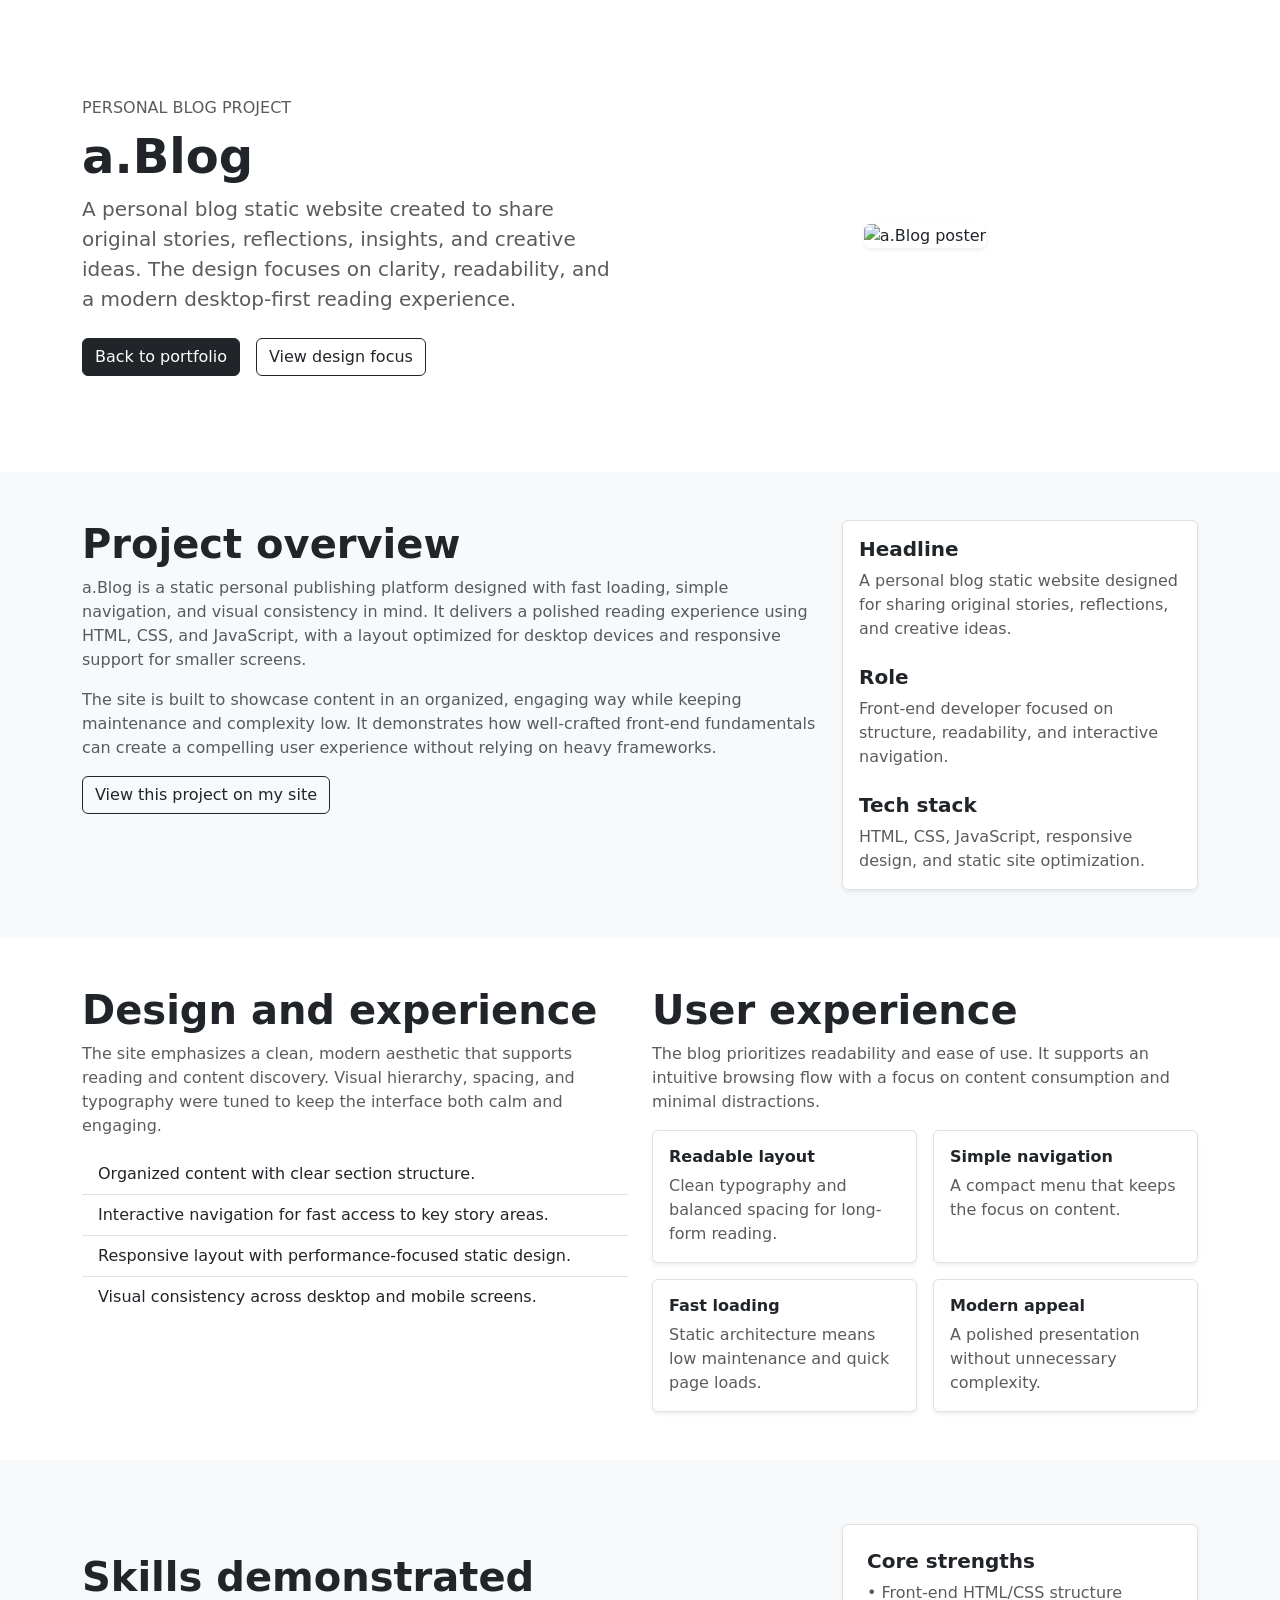
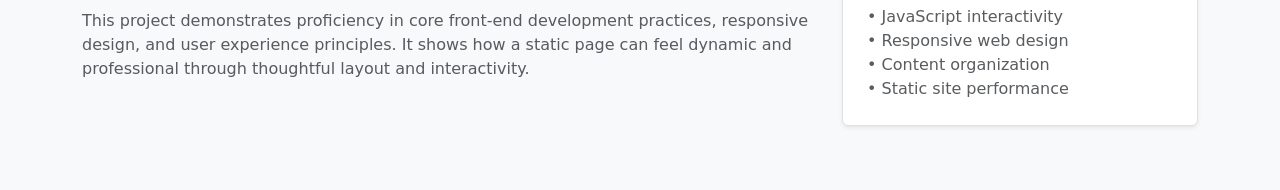
==== blog/a.Blog/index.html @ a8145573 "Wave 4" ====
<!doctype html>
<html lang="en">
<head>
    <meta charset="utf-8">
    <meta name="viewport" content="width=device-width, initial-scale=1">
    <title>a.Blog | Project Blog</title>
    <link rel="icon" href="../Assets/Img/Group 26.svg">
    <link href="https://cdn.jsdelivr.net/npm/bootstrap@5.3.8/dist/css/bootstrap.min.css" rel="stylesheet"
        integrity="sha384-sRIl4kxILFvY47J16cr9ZwB07vP4J8+LH7qKQnuqkuIAvNWLzeN8tE5YBujZqJLB" crossorigin="anonymous">
    <link rel="stylesheet" href="../assets/css/style.css">
</head>
<body class="bg-white text-dark">

    <section class="py-5" id="hero">
        <div class="container py-5">
            <div class="row align-items-center gy-5">
                <div class="col-lg-6">
                    <p class="text-uppercase text-muted mb-2">Personal blog project</p>
                    <h1 class="display-5 fw-bold">a.Blog</h1>
                    <p class="lead text-muted">
                        A personal blog static website created to share original stories, reflections, insights, and creative ideas.
                        The design focuses on clarity, readability, and a modern desktop-first reading experience.
                    </p>
                    <div class="d-flex gap-3 flex-wrap mt-4">
                        <a class="btn btn-dark" href="../../index.html">Back to portfolio</a>
                        <a class="btn btn-outline-dark" href="#design">View design focus</a>
                    </div>
                </div>
                <div class="col-lg-6 text-center">
                    <img src="../../assets/Img/poster/ablog-poster.png" alt="a.Blog poster"
                        class="img-fluid rounded shadow-sm" style="max-height: 440px; object-fit: cover;">
                </div>
            </div>
        </div>
    </section>

    <section class="py-5 bg-light" id="overview">
        <div class="container">
            <div class="row gy-4">
                <div class="col-lg-8">
                    <h2 class="fw-semibold display-6">Project overview</h2>
                    <p class="text-muted">
                        a.Blog is a static personal publishing platform designed with fast loading, simple navigation, and
                        visual consistency in mind. It delivers a polished reading experience using HTML, CSS, and JavaScript,
                        with a layout optimized for desktop devices and responsive support for smaller screens.
                    </p>
                    <p class="text-muted">
                        The site is built to showcase content in an organized, engaging way while keeping maintenance and
                        complexity low. It demonstrates how well-crafted front-end fundamentals can create a compelling user
                        experience without relying on heavy frameworks.
                    </p>

                    <div class="mt-3">
                        <a class="btn btn-outline-dark" href="https://patwickssss.github.io/a.Blog/">View this project on my site</a>
                    </div>
                </div>
                <div class="col-lg-4">
                    <div class="card border shadow-sm h-100">
                        <div class="card-body">
                            <h5 class="card-title fw-bold">Headline</h5>
                            <p class="card-text text-muted">
                                A personal blog static website designed for sharing original stories, reflections, and creative ideas.</p>
                            <h5 class="card-title fw-bold mt-4">Role</h5>
                            <p class="card-text text-muted">
                                Front-end developer focused on structure, readability, and interactive navigation.
                            </p>
                            <h5 class="card-title fw-bold mt-4">Tech stack</h5>
                            <p class="card-text text-muted">
                                HTML, CSS, JavaScript, responsive design, and static site optimization.
                            </p>
                        </div>
                    </div>
                </div>
            </div>
        </div>
    </section>

    <section class="py-5" id="design">
        <div class="container">
            <div class="row gy-4">
                <div class="col-lg-6">
                    <h2 class="fw-semibold display-6">Design and experience</h2>
                    <p class="text-muted">
                        The site emphasizes a clean, modern aesthetic that supports reading and content discovery. Visual
                        hierarchy, spacing, and typography were tuned to keep the interface both calm and engaging.
                    </p>
                    <ul class="list-group list-group-flush text-muted">
                        <li class="list-group-item bg-transparent border-top-0">Organized content with clear section structure.</li>
                        <li class="list-group-item bg-transparent">Interactive navigation for fast access to key story areas.</li>
                        <li class="list-group-item bg-transparent">Responsive layout with performance-focused static design.</li>
                        <li class="list-group-item bg-transparent">Visual consistency across desktop and mobile screens.</li>
                    </ul>
                </div>
                <div class="col-lg-6">
                    <h2 class="fw-semibold display-6">User experience</h2>
                    <p class="text-muted">
                        The blog prioritizes readability and ease of use. It supports an intuitive browsing flow with a focus on
                        content consumption and minimal distractions.
                    </p>
                    <div class="row row-cols-1 row-cols-md-2 g-3">
                        <div class="col">
                            <div class="border rounded p-3 h-100 bg-white shadow-sm">
                                <h6 class="fw-semibold">Readable layout</h6>
                                <p class="mb-0 text-muted">Clean typography and balanced spacing for long-form reading.</p>
                            </div>
                        </div>
                        <div class="col">
                            <div class="border rounded p-3 h-100 bg-white shadow-sm">
                                <h6 class="fw-semibold">Simple navigation</h6>
                                <p class="mb-0 text-muted">A compact menu that keeps the focus on content.</p>
                            </div>
                        </div>
                        <div class="col">
                            <div class="border rounded p-3 h-100 bg-white shadow-sm">
                                <h6 class="fw-semibold">Fast loading</h6>
                                <p class="mb-0 text-muted">Static architecture means low maintenance and quick page loads.</p>
                            </div>
                        </div>
                        <div class="col">
                            <div class="border rounded p-3 h-100 bg-white shadow-sm">
                                <h6 class="fw-semibold">Modern appeal</h6>
                                <p class="mb-0 text-muted">A polished presentation without unnecessary complexity.</p>
                            </div>
                        </div>
                    </div>
                </div>
            </div>
        </div>
    </section>

    <section class="py-5 bg-light" id="skills" >
        <div class="container py-3">
            <div class="row gy-4 align-items-center">
                <div class="col-lg-8">
                    <h2 class="fw-semibold display-6">Skills demonstrated</h2>
                    <p class="text-muted">
                        This project demonstrates proficiency in core front-end development practices, responsive design, and user
                        experience principles. It shows how a static page can feel dynamic and professional through thoughtful
                        layout and interactivity.
                    </p>
                </div>
                <div class="col-lg-4">
                    <div class="border rounded p-4 bg-white shadow-sm">
                        <h5 class="fw-bold">Core strengths</h5>
                        <ul class="list-unstyled text-muted mb-0">
                            <li>• Front-end HTML/CSS structure</li>
                            <li>• JavaScript interactivity</li>
                            <li>• Responsive web design</li>
                            <li>• Content organization</li>
                            <li>• Static site performance</li>
                        </ul>
                    </div>
                </div>
            </div>
        </div>
    </section>

    <script src="https://cdn.jsdelivr.net/npm/bootstrap@5.3.8/dist/js/bootstrap.bundle.min.js"
        integrity="sha384-ENjdO4Dr2bkBIFxQpeo2JN7JZz2a0nQ5c5e6N6r3Qz77l7x9kycE6m0hK67a7mG5" crossorigin="anonymous"></script>
</body>
</html>
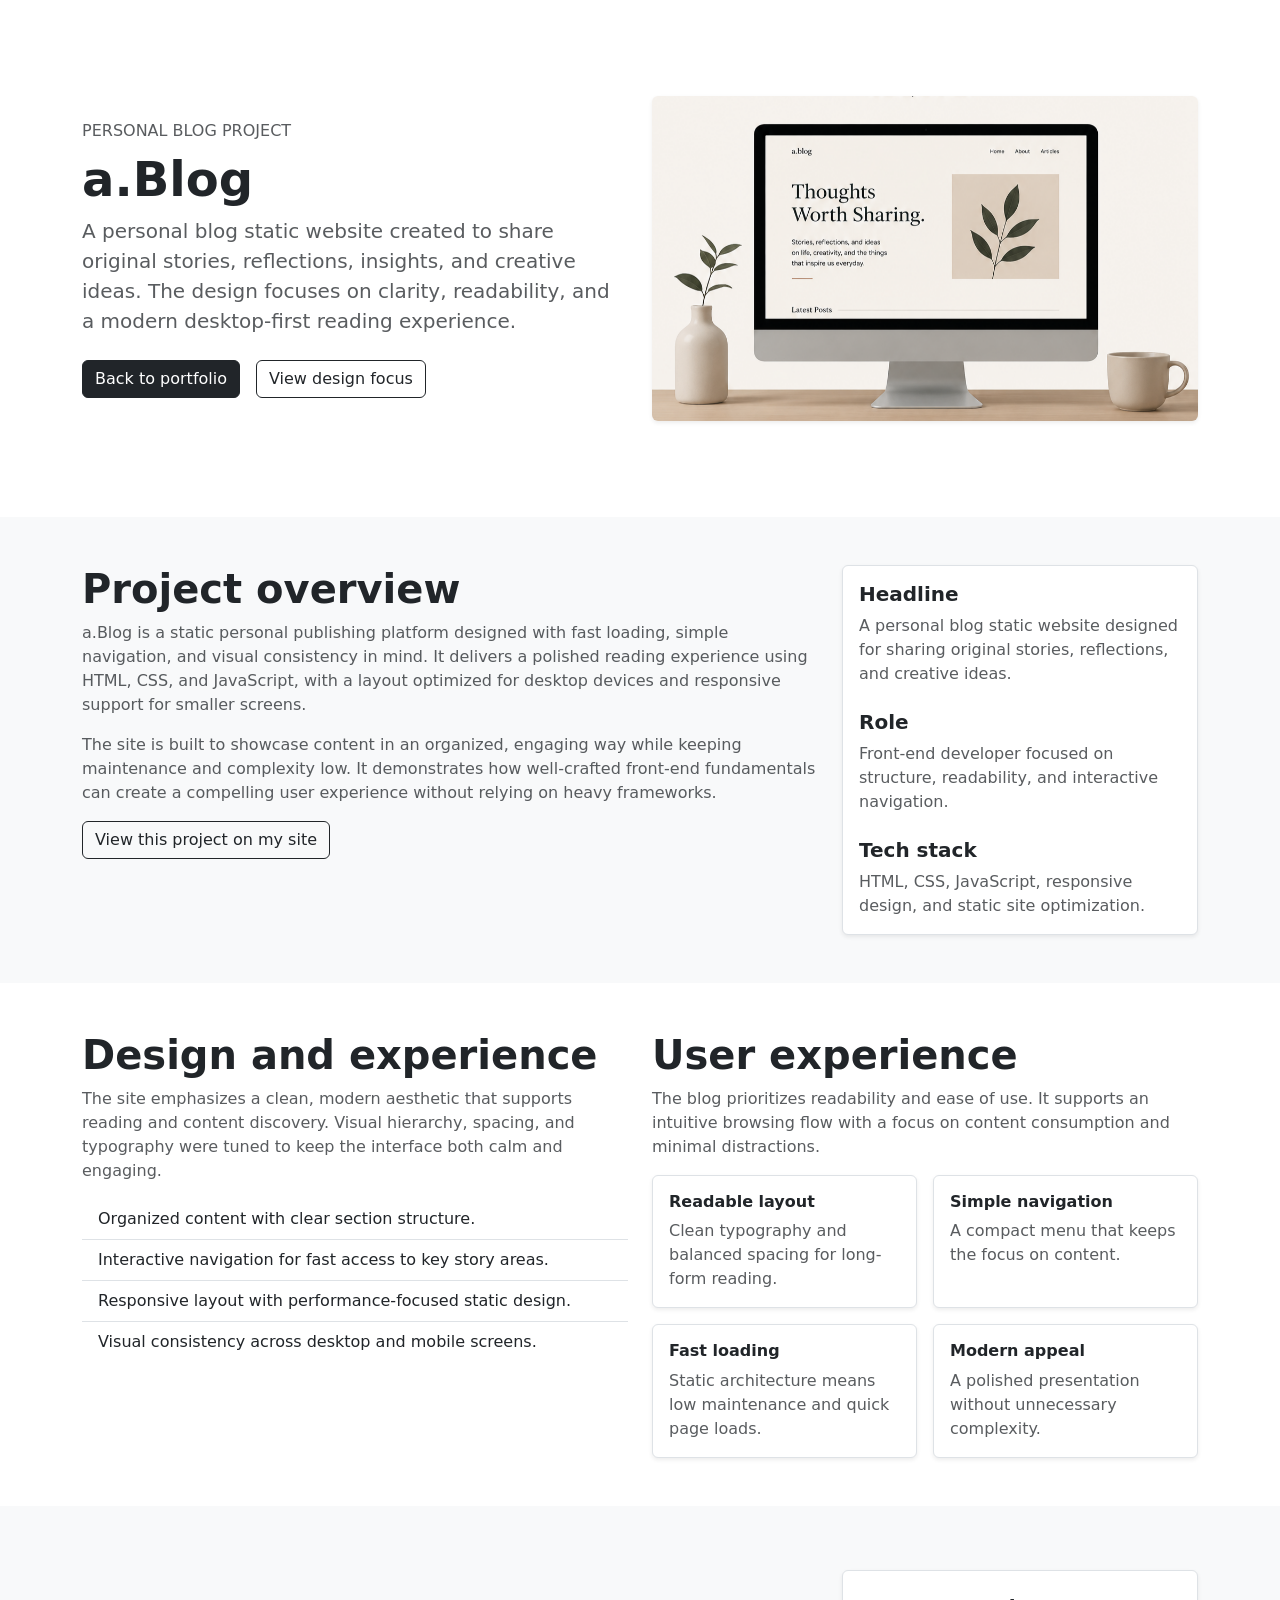
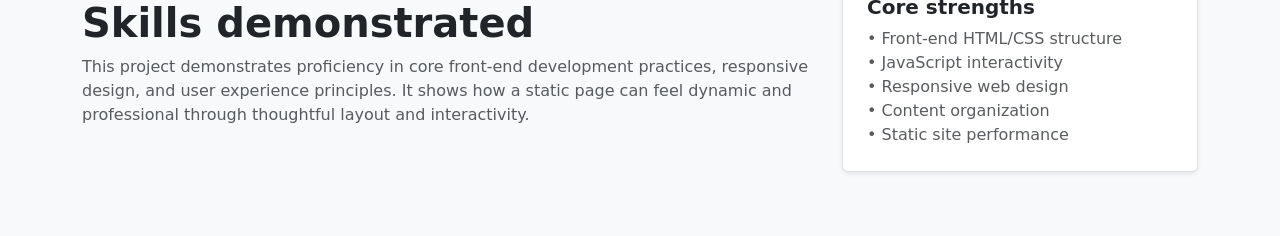
==== commit f719c085: "GE" ====
--- a/blog/a.Blog/index.html
+++ b/blog/a.Blog/index.html
@@ -27,7 +27,7 @@
                     </div>
                 </div>
                 <div class="col-lg-6 text-center">
-                    <img src="../../assets/Img/poster/ablog-poster.png" alt="a.Blog poster"
+                    <img src="../../Assets/Img/poster/ablog-poster.png" alt="a.Blog poster"
                         class="img-fluid rounded shadow-sm" style="max-height: 440px; object-fit: cover;">
                 </div>
             </div>
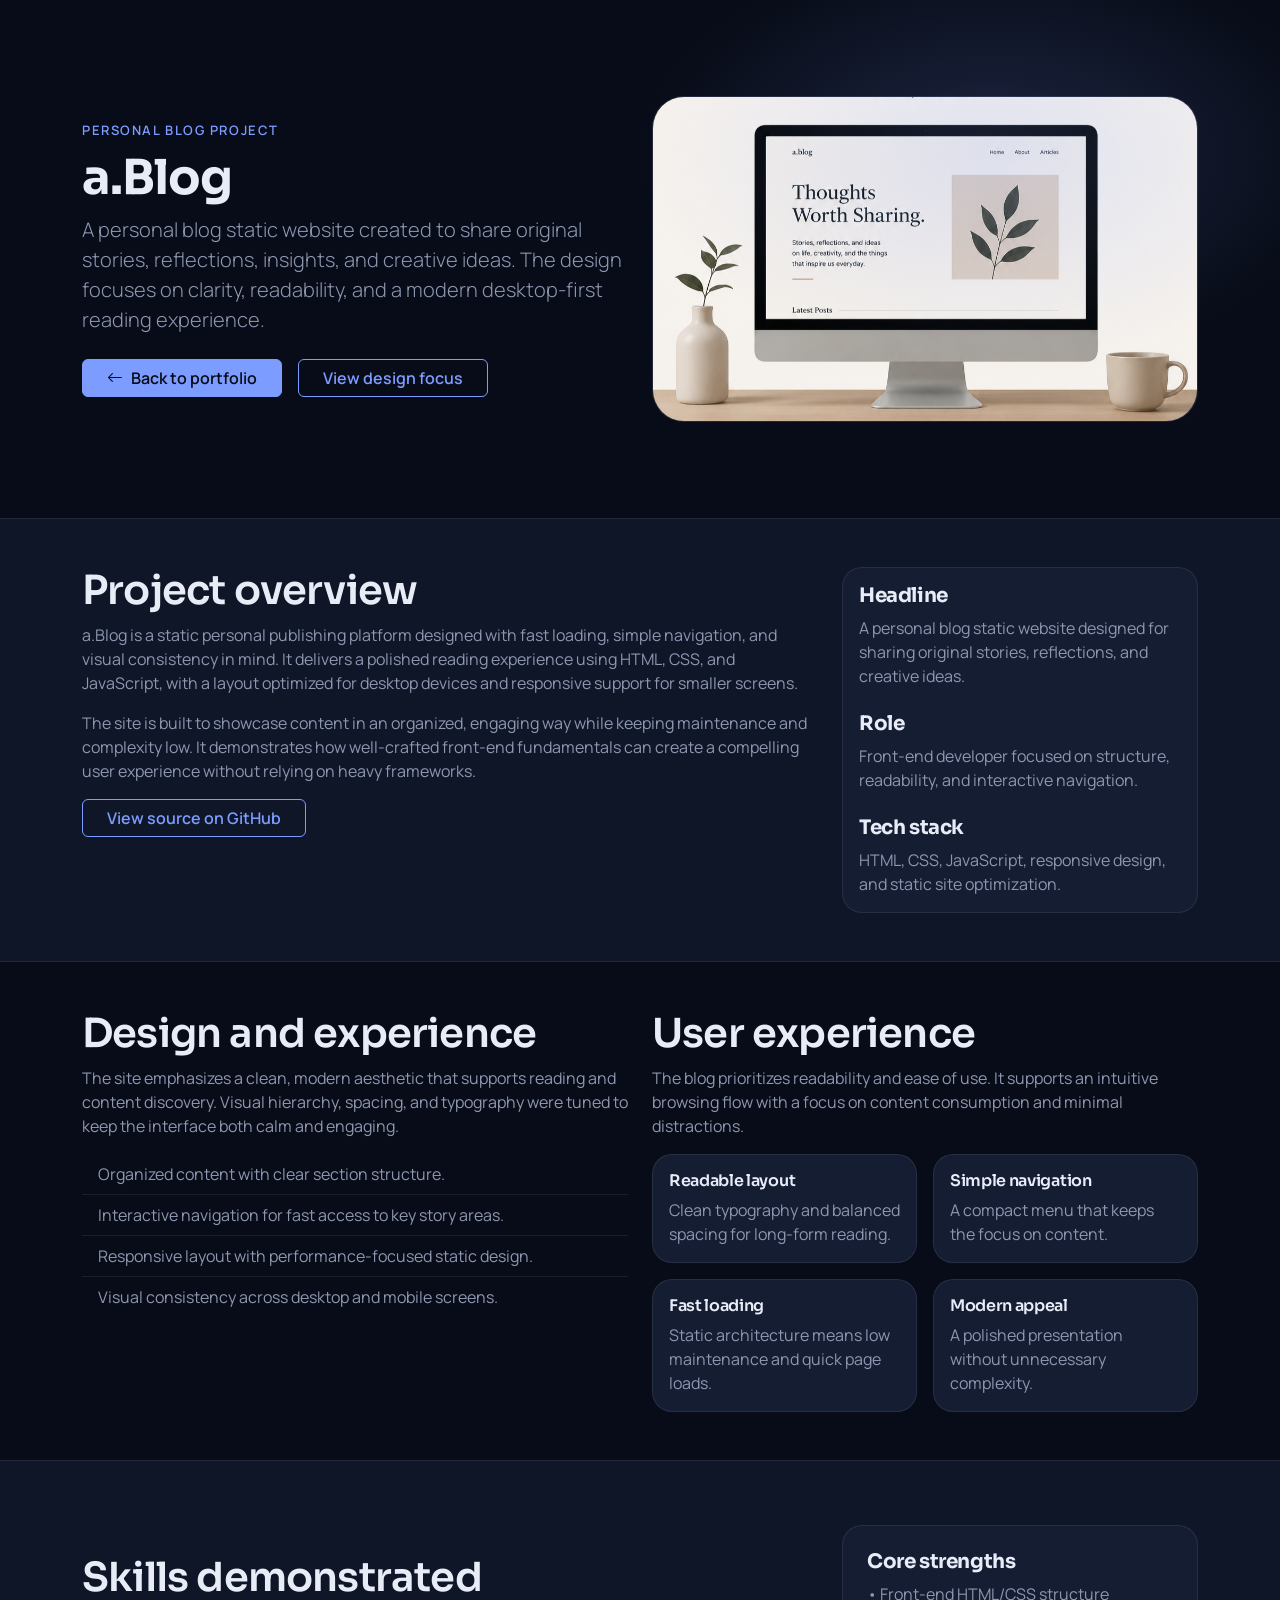
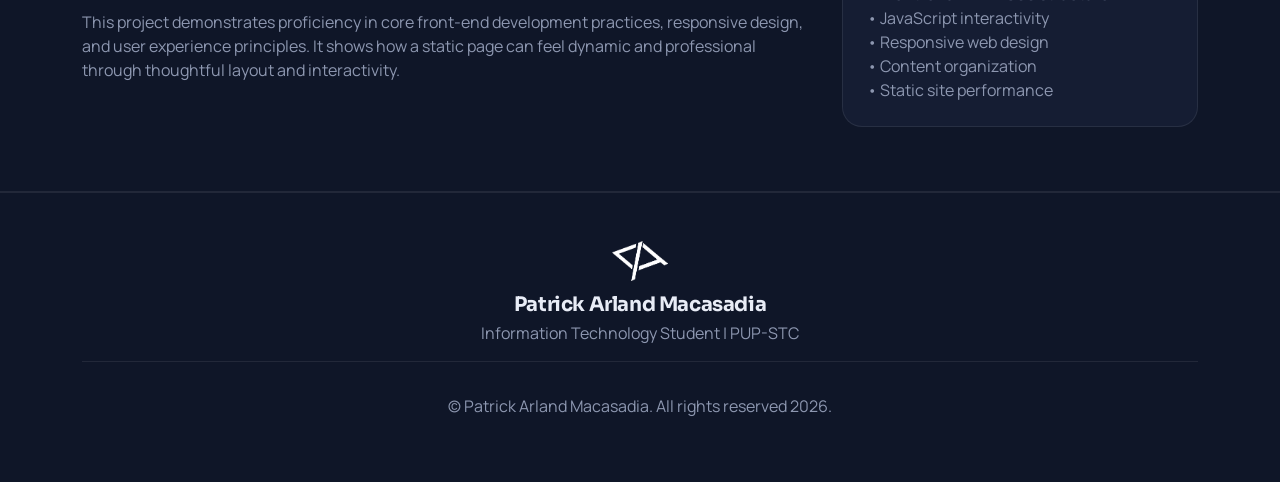
==== commit 668b2083: "Integrate theme on a.Blog blogs" ====
--- a/blog/a.Blog/index.html
+++ b/blog/a.Blog/index.html
@@ -1,161 +1,212 @@
 <!doctype html>
-<html lang="en">
+<html lang="en" data-bs-theme="dark">
+
 <head>
     <meta charset="utf-8">
     <meta name="viewport" content="width=device-width, initial-scale=1">
+    <meta name="theme-color" content="#080c18">
     <title>a.Blog | Project Blog</title>
-    <link rel="icon" href="../Assets/Img/Group 26.svg">
+    <link rel="icon" href="../../Assets/Img/Group 26.svg">
+
+    <link rel="preconnect" href="https://fonts.googleapis.com">
+    <link rel="preconnect" href="https://fonts.gstatic.com" crossorigin>
+    <link
+        href="https://fonts.googleapis.com/css2?family=Manrope:wght@400;500;600&family=Sora:wght@500;600;700&display=swap"
+        rel="stylesheet">
+
     <link href="https://cdn.jsdelivr.net/npm/bootstrap@5.3.8/dist/css/bootstrap.min.css" rel="stylesheet"
         integrity="sha384-sRIl4kxILFvY47J16cr9ZwB07vP4J8+LH7qKQnuqkuIAvNWLzeN8tE5YBujZqJLB" crossorigin="anonymous">
-    <link rel="stylesheet" href="../assets/css/style.css">
+    <link href="https://cdn.jsdelivr.net/npm/bootstrap-icons@1.11.3/font/bootstrap-icons.min.css" rel="stylesheet">
+    <link rel="stylesheet" href="../../Assets/css/theme.css">
 </head>
-<body class="bg-white text-dark">
-
-    <section class="py-5" id="hero">
-        <div class="container py-5">
-            <div class="row align-items-center gy-5">
-                <div class="col-lg-6">
-                    <p class="text-uppercase text-muted mb-2">Personal blog project</p>
-                    <h1 class="display-5 fw-bold">a.Blog</h1>
-                    <p class="lead text-muted">
-                        A personal blog static website created to share original stories, reflections, insights, and creative ideas.
-                        The design focuses on clarity, readability, and a modern desktop-first reading experience.
-                    </p>
-                    <div class="d-flex gap-3 flex-wrap mt-4">
-                        <a class="btn btn-dark" href="../../index.html">Back to portfolio</a>
-                        <a class="btn btn-outline-dark" href="#design">View design focus</a>
-                    </div>
-                </div>
-                <div class="col-lg-6 text-center">
-                    <img src="../../Assets/Img/poster/ablog-poster.png" alt="a.Blog poster"
-                        class="img-fluid rounded shadow-sm" style="max-height: 440px; object-fit: cover;">
+
+<body>
+    <main>
+        <section class="py-5 page-hero hero-glow" id="hero">
+            <div class="container py-5">
+                <div class="row align-items-center gy-5">
+                    <div class="col-lg-6">
+                        <p class="eyebrow mb-2">Personal blog project</p>
+                        <h1 class="display-5 fw-bold">a.Blog</h1>
+                        <p class="lead text-muted">
+                            A personal blog static website created to share original stories, reflections, insights, and
+                            creative ideas.
+                            The design focuses on clarity, readability, and a modern desktop-first reading experience.
+                        </p>
+                        <div class="d-flex gap-3 flex-wrap mt-4">
+                            <a class="btn btn-accent px-4" href="../../index.html"><i
+                                    class="bi bi-arrow-left me-2"></i>Back to portfolio</a>
+                            <a class="btn btn-outline-accent px-4" href="#design">View design focus</a>
+                        </div>
+                    </div>
+                    <div class="col-lg-6 text-center">
+                        <img src="../../Assets/Img/poster/ablog-poster.png" alt="a.Blog poster"
+                            class="img-fluid rounded-5 poster-img">
+                    </div>
+                </div>
+            </div>
+        </section>
+
+        <section class="py-5 section-alt" id="overview">
+            <div class="container">
+                <div class="row gy-4">
+                    <div class="col-lg-8">
+                        <h2 class="fw-semibold display-6">Project overview</h2>
+                        <p class="text-muted">
+                            a.Blog is a static personal publishing platform designed with fast loading, simple
+                            navigation, and
+                            visual consistency in mind. It delivers a polished reading experience using HTML, CSS, and
+                            JavaScript,
+                            with a layout optimized for desktop devices and responsive support for smaller screens.
+                        </p>
+                        <p class="text-muted">
+                            The site is built to showcase content in an organized, engaging way while keeping
+                            maintenance and
+                            complexity low. It demonstrates how well-crafted front-end fundamentals can create a
+                            compelling user
+                            experience without relying on heavy frameworks.
+                        </p>
+
+                        <div class="mt-3">
+                            <a class="btn btn-outline-accent px-4" href="https://patwickssss.github.io/a.Blog/">View source on GitHub</a>
+                        </div>
+                    </div>
+                    <div class="col-lg-4">
+                        <div class="card tech-card h-100">
+                            <div class="card-body">
+                                <h5 class="card-title fw-bold">Headline</h5>
+                                <p class="card-text text-muted">
+                                    A personal blog static website designed for sharing original stories, reflections,
+                                    and creative ideas.</p>
+                                <h5 class="card-title fw-bold mt-4">Role</h5>
+                                <p class="card-text text-muted">
+                                    Front-end developer focused on structure, readability, and interactive navigation.
+                                </p>
+                                <h5 class="card-title fw-bold mt-4">Tech stack</h5>
+                                <p class="card-text text-muted">
+                                    HTML, CSS, JavaScript, responsive design, and static site optimization.
+                                </p>
+                            </div>
+                        </div>
+                    </div>
+                </div>
+            </div>
+        </section>
+
+        <section class="py-5" id="design">
+            <div class="container">
+                <div class="row gy-4">
+                    <div class="col-lg-6">
+                        <h2 class="fw-semibold display-6">Design and experience</h2>
+                        <p class="text-muted">
+                            The site emphasizes a clean, modern aesthetic that supports reading and content discovery.
+                            Visual
+                            hierarchy, spacing, and typography were tuned to keep the interface both calm and engaging.
+                        </p>
+                        <ul class="list-group list-group-flush text-muted">
+                            <li class="list-group-item bg-transparent border-top-0">Organized content with clear section
+                                structure.</li>
+                            <li class="list-group-item bg-transparent">Interactive navigation for fast access to key
+                                story areas.</li>
+                            <li class="list-group-item bg-transparent">Responsive layout with performance-focused static
+                                design.</li>
+                            <li class="list-group-item bg-transparent">Visual consistency across desktop and mobile
+                                screens.</li>
+                        </ul>
+                    </div>
+                    <div class="col-lg-6">
+                        <h2 class="fw-semibold display-6">User experience</h2>
+                        <p class="text-muted">
+                            The blog prioritizes readability and ease of use. It supports an intuitive browsing flow
+                            with a focus on
+                            content consumption and minimal distractions.
+                        </p>
+                        <div class="row row-cols-1 row-cols-md-2 g-3">
+                            <div class="col">
+                                <div class="tech-card info-card p-3 h-100">
+                                    <h6 class="fw-semibold">Readable layout</h6>
+                                    <p class="mb-0 text-muted">Clean typography and balanced spacing for long-form
+                                        reading.</p>
+                                </div>
+                            </div>
+                            <div class="col">
+                                <div class="tech-card info-card p-3 h-100">
+                                    <h6 class="fw-semibold">Simple navigation</h6>
+                                    <p class="mb-0 text-muted">A compact menu that keeps the focus on content.</p>
+                                </div>
+                            </div>
+                            <div class="col">
+                                <div class="tech-card info-card p-3 h-100">
+                                    <h6 class="fw-semibold">Fast loading</h6>
+                                    <p class="mb-0 text-muted">Static architecture means low maintenance and quick page
+                                        loads.</p>
+                                </div>
+                            </div>
+                            <div class="col">
+                                <div class="tech-card info-card p-3 h-100">
+                                    <h6 class="fw-semibold">Modern appeal</h6>
+                                    <p class="mb-0 text-muted">A polished presentation without unnecessary complexity.
+                                    </p>
+                                </div>
+                            </div>
+                        </div>
+                    </div>
+                </div>
+            </div>
+        </section>
+
+        <section class="py-5 section-alt" id="skills">
+            <div class="container py-3">
+                <div class="row gy-4 align-items-center">
+                    <div class="col-lg-8">
+                        <h2 class="fw-semibold display-6">Skills demonstrated</h2>
+                        <p class="text-muted">
+                            This project demonstrates proficiency in core front-end development practices, responsive
+                            design, and user
+                            experience principles. It shows how a static page can feel dynamic and professional through
+                            thoughtful
+                            layout and interactivity.
+                        </p>
+                    </div>
+                    <div class="col-lg-4">
+                        <div class="tech-card info-card p-4">
+                            <h5 class="fw-bold">Core strengths</h5>
+                            <ul class="list-unstyled text-muted mb-0">
+                                <li>• Front-end HTML/CSS structure</li>
+                                <li>• JavaScript interactivity</li>
+                                <li>• Responsive web design</li>
+                                <li>• Content organization</li>
+                                <li>• Static site performance</li>
+                            </ul>
+                        </div>
+                    </div>
+                </div>
+            </div>
+        </section>
+    </main>
+
+    <footer class="py-5">
+        <div class="container">
+            <div class="row">
+                <div class="col text-center">
+                    <img class="logo-img mb-2" src="../../Assets/Img/Group 26.png" alt="Logo" style="height: 40px;">
+                    <h5 class="fw-bold m-1">Patrick Arland Macasadia</h5>
+                    <p class="m-0 text-muted">Information Technology Student | PUP-STC</p>
+                </div>
+            </div>
+            <hr>
+            <div class="row py-3 mt-3">
+                <div class="col text-center">
+                    <p class="mb-0 text-muted">&copy; Patrick Arland Macasadia. All rights reserved 2026.</p>
                 </div>
             </div>
         </div>
-    </section>
-
-    <section class="py-5 bg-light" id="overview">
-        <div class="container">
-            <div class="row gy-4">
-                <div class="col-lg-8">
-                    <h2 class="fw-semibold display-6">Project overview</h2>
-                    <p class="text-muted">
-                        a.Blog is a static personal publishing platform designed with fast loading, simple navigation, and
-                        visual consistency in mind. It delivers a polished reading experience using HTML, CSS, and JavaScript,
-                        with a layout optimized for desktop devices and responsive support for smaller screens.
-                    </p>
-                    <p class="text-muted">
-                        The site is built to showcase content in an organized, engaging way while keeping maintenance and
-                        complexity low. It demonstrates how well-crafted front-end fundamentals can create a compelling user
-                        experience without relying on heavy frameworks.
-                    </p>
-
-                    <div class="mt-3">
-                        <a class="btn btn-outline-dark" href="https://patwickssss.github.io/a.Blog/">View this project on my site</a>
-                    </div>
-                </div>
-                <div class="col-lg-4">
-                    <div class="card border shadow-sm h-100">
-                        <div class="card-body">
-                            <h5 class="card-title fw-bold">Headline</h5>
-                            <p class="card-text text-muted">
-                                A personal blog static website designed for sharing original stories, reflections, and creative ideas.</p>
-                            <h5 class="card-title fw-bold mt-4">Role</h5>
-                            <p class="card-text text-muted">
-                                Front-end developer focused on structure, readability, and interactive navigation.
-                            </p>
-                            <h5 class="card-title fw-bold mt-4">Tech stack</h5>
-                            <p class="card-text text-muted">
-                                HTML, CSS, JavaScript, responsive design, and static site optimization.
-                            </p>
-                        </div>
-                    </div>
-                </div>
-            </div>
-        </div>
-    </section>
-
-    <section class="py-5" id="design">
-        <div class="container">
-            <div class="row gy-4">
-                <div class="col-lg-6">
-                    <h2 class="fw-semibold display-6">Design and experience</h2>
-                    <p class="text-muted">
-                        The site emphasizes a clean, modern aesthetic that supports reading and content discovery. Visual
-                        hierarchy, spacing, and typography were tuned to keep the interface both calm and engaging.
-                    </p>
-                    <ul class="list-group list-group-flush text-muted">
-                        <li class="list-group-item bg-transparent border-top-0">Organized content with clear section structure.</li>
-                        <li class="list-group-item bg-transparent">Interactive navigation for fast access to key story areas.</li>
-                        <li class="list-group-item bg-transparent">Responsive layout with performance-focused static design.</li>
-                        <li class="list-group-item bg-transparent">Visual consistency across desktop and mobile screens.</li>
-                    </ul>
-                </div>
-                <div class="col-lg-6">
-                    <h2 class="fw-semibold display-6">User experience</h2>
-                    <p class="text-muted">
-                        The blog prioritizes readability and ease of use. It supports an intuitive browsing flow with a focus on
-                        content consumption and minimal distractions.
-                    </p>
-                    <div class="row row-cols-1 row-cols-md-2 g-3">
-                        <div class="col">
-                            <div class="border rounded p-3 h-100 bg-white shadow-sm">
-                                <h6 class="fw-semibold">Readable layout</h6>
-                                <p class="mb-0 text-muted">Clean typography and balanced spacing for long-form reading.</p>
-                            </div>
-                        </div>
-                        <div class="col">
-                            <div class="border rounded p-3 h-100 bg-white shadow-sm">
-                                <h6 class="fw-semibold">Simple navigation</h6>
-                                <p class="mb-0 text-muted">A compact menu that keeps the focus on content.</p>
-                            </div>
-                        </div>
-                        <div class="col">
-                            <div class="border rounded p-3 h-100 bg-white shadow-sm">
-                                <h6 class="fw-semibold">Fast loading</h6>
-                                <p class="mb-0 text-muted">Static architecture means low maintenance and quick page loads.</p>
-                            </div>
-                        </div>
-                        <div class="col">
-                            <div class="border rounded p-3 h-100 bg-white shadow-sm">
-                                <h6 class="fw-semibold">Modern appeal</h6>
-                                <p class="mb-0 text-muted">A polished presentation without unnecessary complexity.</p>
-                            </div>
-                        </div>
-                    </div>
-                </div>
-            </div>
-        </div>
-    </section>
-
-    <section class="py-5 bg-light" id="skills" >
-        <div class="container py-3">
-            <div class="row gy-4 align-items-center">
-                <div class="col-lg-8">
-                    <h2 class="fw-semibold display-6">Skills demonstrated</h2>
-                    <p class="text-muted">
-                        This project demonstrates proficiency in core front-end development practices, responsive design, and user
-                        experience principles. It shows how a static page can feel dynamic and professional through thoughtful
-                        layout and interactivity.
-                    </p>
-                </div>
-                <div class="col-lg-4">
-                    <div class="border rounded p-4 bg-white shadow-sm">
-                        <h5 class="fw-bold">Core strengths</h5>
-                        <ul class="list-unstyled text-muted mb-0">
-                            <li>• Front-end HTML/CSS structure</li>
-                            <li>• JavaScript interactivity</li>
-                            <li>• Responsive web design</li>
-                            <li>• Content organization</li>
-                            <li>• Static site performance</li>
-                        </ul>
-                    </div>
-                </div>
-            </div>
-        </div>
-    </section>
+    </footer>
 
     <script src="https://cdn.jsdelivr.net/npm/bootstrap@5.3.8/dist/js/bootstrap.bundle.min.js"
-        integrity="sha384-ENjdO4Dr2bkBIFxQpeo2JN7JZz2a0nQ5c5e6N6r3Qz77l7x9kycE6m0hK67a7mG5" crossorigin="anonymous"></script>
+        integrity="sha384-FKyoEForCGlyvwx9Hj09JcYn3nv7wiPVlz7YYwJrWVcXK/BmnVDxM+D2scQbITxI"
+        crossorigin="anonymous"></script>
+
 </body>
+
 </html>
--- a/Assets/css/theme.css
+++ b/Assets/css/theme.css
@@ -0,0 +1,230 @@
+/* ==========================================================================
+   theme.css — shared design system for patwickssss.github.io
+   Source of truth: the profile page (index.html). Every page links this file.
+   Load order: Bootstrap 5.3.8 CSS  ->  theme.css
+   ========================================================================== */
+
+/* ---------- 1. Design tokens ---------- */
+:root {
+    /* Surfaces */
+    --bg: #080c18;
+    --surface: #0f1628;
+    --surface-2: #151d33;
+    --line: rgba(255, 255, 255, 0.08);
+
+    /* Text */
+    --text: #e8ecf6;
+    --muted: #8d97b0;
+
+    /* Accent */
+    --accent: #7c9cff;
+    --accent-hover: #9bb3ff;
+    --accent-glow: rgba(124, 156, 255, 0.18);
+
+    /* Shape */
+    --radius-card: 1.25rem;
+
+    /* Bootstrap bridge: makes stock Bootstrap components inherit the palette */
+    --bs-body-bg: var(--bg);
+    --bs-body-color: var(--text);
+    --bs-body-font-family: 'Manrope', system-ui, sans-serif;
+    --bs-border-color: var(--line);
+}
+
+/* ---------- 2. Base ---------- */
+body {
+    background: var(--bg);
+    color: var(--text);
+}
+
+h1,
+h2,
+h5,
+h6,
+.display-4,
+.display-5,
+.display-6 {
+    font-family: 'Sora', 'Manrope', sans-serif;
+    letter-spacing: -0.02em;
+}
+
+.text-muted {
+    color: var(--muted) !important;
+}
+
+hr {
+    border-color: var(--line);
+    opacity: 1;
+}
+
+:focus-visible {
+    outline: 2px solid var(--accent);
+    outline-offset: 3px;
+}
+
+/* Anchors land below the sticky navbar */
+section[id] {
+    scroll-margin-top: 5rem;
+}
+
+/* ---------- 3. Helpers ---------- */
+.row-reverse {
+    flex-direction: row-reverse;
+}
+
+.text-align-justify {
+    text-align: justify;
+}
+
+/* Logo is dark artwork on transparent: flip to light. */
+.logo-img {
+    filter: brightness(0) invert(1);
+}
+
+/* ---------- 4. Navbar ---------- */
+.site-nav {
+    background: rgba(8, 12, 24, 0.8);
+    backdrop-filter: blur(12px);
+    border-bottom: 1px solid var(--line);
+}
+
+.site-nav .nav-link {
+    color: var(--muted);
+    transition: color .2s;
+}
+
+.site-nav .nav-link:hover,
+.site-nav .nav-link.active {
+    color: var(--text);
+}
+
+/* Desktop only: below Bootstrap's `lg` breakpoint (992px) the navbar is not displayed at all */
+@media (max-width: 991.98px) {
+    .site-nav {
+        display: none !important;
+    }
+
+    /* No sticky bar to clear, so anchors need no offset */
+    section[id] {
+        scroll-margin-top: 0;
+    }
+}
+
+/* ---------- 5. Hero ---------- */
+.hero-glow {
+    position: relative;
+}
+
+.hero-glow::before {
+    content: "";
+    position: absolute;
+    inset: -10% -5% auto auto;
+    width: 55%;
+    height: 80%;
+    background: radial-gradient(closest-side, var(--accent-glow), transparent);
+    pointer-events: none;
+}
+
+.profile-img {
+    border: 1px solid var(--line);
+    background: var(--surface);
+}
+
+/* ---------- 6. Buttons ---------- */
+.btn-accent {
+    color: var(--bg);
+    background: var(--accent);
+    border: 1px solid var(--accent);
+    font-weight: 600;
+}
+
+.btn-accent:hover,
+.btn-accent:focus-visible {
+    background: var(--accent-hover);
+    border-color: var(--accent-hover);
+    color: var(--bg);
+}
+
+.btn-outline-accent {
+    color: var(--accent);
+    background: transparent;
+    border: 1px solid var(--accent);
+    font-weight: 600;
+}
+
+.btn-outline-accent:hover,
+.btn-outline-accent:focus-visible {
+    background: var(--accent);
+    border-color: var(--accent);
+    color: var(--bg);
+}
+
+/* ---------- 7. Cards ---------- */
+.tech-card {
+    background: var(--surface);
+    border: 1px solid var(--line);
+    border-radius: var(--radius-card);
+    overflow: hidden;
+    transition: border-color .2s, transform .2s;
+}
+
+a:hover>.tech-card {
+    border-color: var(--accent);
+}
+
+.tech-card .card-title {
+    color: var(--text);
+}
+
+/* Small inline info panel used on project pages (sits on a section-alt band) */
+.info-card {
+    background: var(--surface-2);
+}
+
+/* ---------- 8. Sections ---------- */
+.section-alt {
+    background: var(--surface);
+    border-top: 1px solid var(--line);
+    border-bottom: 1px solid var(--line);
+}
+
+/* Cards that sit on a section-alt band step up one surface level */
+.section-alt .tech-card {
+    background: var(--surface-2);
+}
+
+.social-icon {
+    color: var(--accent);
+}
+
+footer {
+    background: var(--surface);
+    border-top: 1px solid var(--line);
+}
+
+/* ---------- 9. Project (case-study) pages ---------- */
+.page-hero {
+    overflow: hidden;
+}
+
+.eyebrow {
+    color: var(--accent);
+    font-size: .8125rem;
+    font-weight: 600;
+    letter-spacing: .12em;
+    text-transform: uppercase;
+}
+
+.poster-img {
+    border: 1px solid var(--line);
+    background: var(--surface);
+    max-height: 440px;
+    object-fit: cover;
+}
+
+/* Bullet lists inside project pages */
+.list-group {
+    --bs-list-group-color: var(--muted);
+    --bs-list-group-border-color: var(--line);
+    --bs-list-group-bg: transparent;
+}
